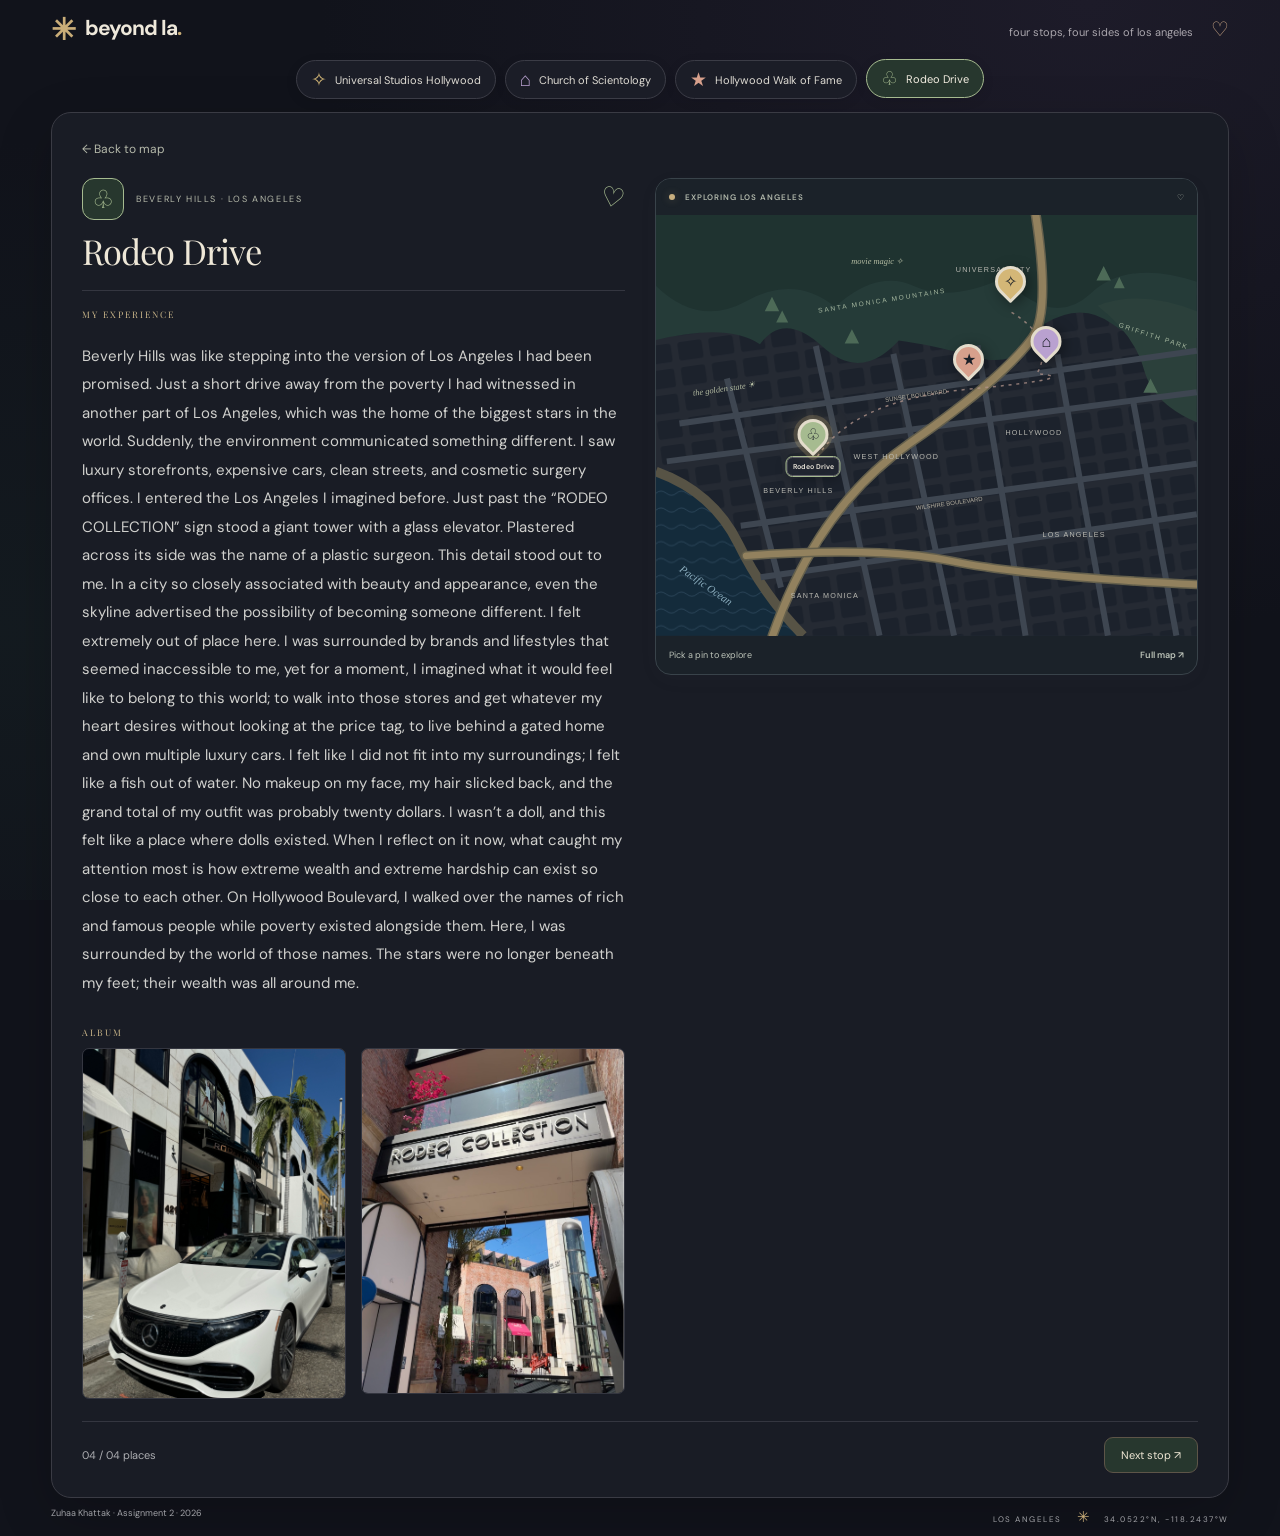
==== rodeo-drive.html @ 99b4400f "Create Beyond LA interactive travel website" ====
<!doctype html>
<html lang="en">
<head><meta charset="UTF-8"><meta name="viewport" content="width=device-width, initial-scale=1.0"><meta name="theme-color" content="#11131b"><title>Rodeo Drive</title><link rel="stylesheet" href="styles.css"><script defer src="script.js"></script></head>
<body data-location="rodeo-drive">
<header class="site-header"><a href="index.html" class="logo"><span class="logo-icon">✳</span>beyond la<span class="logo-dot">.</span></a><span class="header-note">four stops, four sides of los angeles<span>♡</span></span></header>
<main><nav id="location-list" class="location-nav" aria-label="Explore the four locations"></nav>
<article class="story-page"><a class="back-to-map" href="index.html">← Back to map</a>
<div class="story-columns"><div class="story-content"><header class="story-heading"><span class="story-icon" aria-hidden="true">♧</span><p class="detail-area">BEVERLY HILLS · LOS ANGELES</p><h1>Rodeo Drive</h1><span class="story-heart" aria-hidden="true">♡</span></header>
<div class="story-layout"><section aria-labelledby="story-label"><h2 id="story-label" class="section-label">MY EXPERIENCE</h2><div class="story-space" aria-label="Your story space"></div></section>
<section aria-labelledby="photos-label"><h2 id="photos-label" class="section-label">ALBUM</h2><div class="photo-grid"><div class="photo-placeholder"><span aria-hidden="true">▧</span>YOUR PHOTO HERE</div><div class="photo-placeholder"><span aria-hidden="true">▧</span>YOUR PHOTO HERE</div></div></section></div>
</div><aside class="story-map" aria-label="Explore the other locations"><div class="map-topline"><span><span class="live-dot"></span> EXPLORING LOS ANGELES</span><span>♡</span></div><div class="map mini-map"><svg id="map-art" viewBox="0 0 900 700" preserveAspectRatio="xMidYMid meet" role="img" aria-label="Illustrated map of Los Angeles showing Beverly Hills, Hollywood, Church of Scientology, and Universal City">
<defs><pattern id="blocks" width="52" height="42" patternUnits="userSpaceOnUse" patternTransform="rotate(-8)"><rect width="52" height="42" fill="#252a33"/><rect x="5" y="5" width="41" height="31" rx="5" fill="#1c222c"/></pattern><pattern id="water" width="34" height="28" patternUnits="userSpaceOnUse"><path d="M0 15 Q8 8 17 15 T34 15" stroke="#365367" fill="none"/></pattern></defs>
<rect width="900" height="700" fill="url(#blocks)"/>
<path d="M0 0H900V205Q811 221 760 182T647 181Q610 258 534 237T404 209Q341 278 277 219T173 215Q120 179 0 208Z" fill="#253b38"/>
<path d="M0 0H900V111Q785 73 723 131T578 105Q490 146 429 118T298 153Q231 99 151 143T0 118Z" fill="#1b2d2c" opacity=".6"/>
<path d="M735 151Q804 123 900 160V345Q828 315 812 257T735 151" fill="#2b403b"/>
<path d="M0 430Q90 465 131 549T237 700H0Z" fill="#142b3b"/><path d="M0 430Q90 465 131 549T237 700H0Z" fill="url(#water)"/><path d="M0 427Q95 461 137 547T245 700" fill="none" stroke="#575345" stroke-width="16"/>
<g fill="none" stroke="#3e4651" stroke-width="10"><path d="M39 347L900 226"/><path d="M18 410L900 295"/><path d="M141 517L900 414"/><path d="M174 603L900 498"/><path d="M118 272L208 620"/><path d="M266 218L372 700"/><path d="M395 231L496 700"/><path d="M535 217L615 700"/><path d="M668 232L752 700"/><path d="M794 309L866 700"/></g>
<g fill="none" stroke-linecap="round"><path d="M194 700Q269 486 422 380T626 205Q657 164 632 0" stroke="#65604c" stroke-width="17"/><path d="M194 700Q269 486 422 380T626 205Q657 164 632 0" stroke="#92815e" stroke-width="12"/><path d="M150 567Q371 551 492 576T900 615" stroke="#65604c" stroke-width="16"/><path d="M150 567Q371 551 492 576T900 615" stroke="#92815e" stroke-width="11"/></g>
<g fill="#a7b9a1" font-family="Arial,sans-serif" font-size="11" letter-spacing="3" text-anchor="middle"><text x="377" y="146" transform="rotate(-9 377 146)">SANTA MONICA MOUNTAINS</text><text x="827" y="205" transform="rotate(18 827 205)">GRIFFITH PARK</text></g>
<g fill="#b8b8b1" font-family="Arial,sans-serif" font-size="12" letter-spacing="2" text-anchor="middle"><text x="237" y="462">BEVERLY HILLS</text><text x="400" y="406">WEST HOLLYWOOD</text><text x="629" y="366">HOLLYWOOD</text><text x="562" y="95">UNIVERSAL CITY</text><text x="696" y="536">LOS ANGELES</text><text x="281" y="638">SANTA MONICA</text></g>
<g fill="#b4afa0" font-family="Arial,sans-serif" font-size="10"><text x="382" y="311" transform="rotate(-8 382 311)">SUNSET BOULEVARD</text><text x="433" y="491" transform="rotate(-8 433 491)">WILSHIRE BOULEVARD</text></g>
<path d="M262 413Q319 309 519 290T634 264Q666 206 590 161" fill="none" stroke="#b5968d" stroke-width="2.5" stroke-dasharray="5 8" opacity=".75"/>
<g fill="#4d6a57"><path d="M193 136l-12 24h24zM210 159l-10 20h20zM326 190l-12 24h24zM745 85l-12 24h24zM771 103l-9 19h18zM823 272l-12 24h24z"/></g>
<g fill="#8caebf" font-family="Georgia,serif" font-size="18" font-style="italic"><text x="38" y="592" transform="rotate(35 38 592)">Pacific Ocean</text></g><g fill="#b5bda3" font-family="Georgia,serif" font-style="italic" font-size="14"><text x="325" y="81">movie magic ✧</text><text x="62" y="301" transform="rotate(-8 62 301)">the golden state ☀</text></g>
</svg><div id="pins"></div></div><div class="mini-map-footer"><span>Pick a pin to explore</span><a href="index.html">Full map ↗</a></div></aside></div><nav class="story-pagination" aria-label="Story navigation"><span>04 / 04 places</span><a href="universal-studios.html">Next stop ↗</a></nav></article>
<footer><span>Zuhaa Khattak · Assignment 2 · 2026</span><span>LOS ANGELES <span class="footer-star">✳</span>34.0522°N, -118.2437°W</span></footer></main>
</body></html>
---- styles.css ----
@import url('https://fonts.googleapis.com/css2?family=DM+Sans:wght@400;500;600;700&family=Playfair+Display:ital,wght@0,400;0,500;0,600;1,400;1,500&display=swap');
:root{--paper:#fbf8f1;--ink:#343d36;--line:#e5e3d8}*{box-sizing:border-box}body{margin:0;background:var(--paper);color:var(--ink);font-family:'DM Sans',sans-serif}button,a{-webkit-tap-highlight-color:transparent}button{font:inherit;cursor:pointer;color:inherit}button:focus-visible,a:focus-visible{outline:3px solid #587661;outline-offset:5px}a{color:inherit;text-decoration:none}.site-header{height:91px;border-bottom:1px solid var(--line);display:flex;align-items:center;justify-content:space-between;padding:0 6%}.logo{font-weight:700;font-size:23px;letter-spacing:-1px}.logo-icon{color:#6f8968;font-size:36px;vertical-align:middle;margin-right:10px}.logo-dot{color:#ce947c}.header-note{font-size:12px;color:#85877d}.header-note span{margin-left:18px;font-size:20px}main{max-width:1400px;margin:auto;padding:0 6%}.intro{padding:48px 0 36px;position:relative}.eyebrow{font-size:10px;letter-spacing:2.5px;font-weight:600}.eyebrow span{display:inline-block;width:7px;height:7px;background:#859876;border-radius:50%;margin-right:9px}h1{font-family:'Playfair Display',Georgia,serif;font-weight:400;font-size:clamp(40px,4.5vw,62px);letter-spacing:-2px;margin:13px 0 15px;line-height:1.2}h1 em{color:#73896a;font-weight:400}.sparkle{display:inline-block;font-size:44px;color:#cfab6b;margin-left:24px;transform:translateY(-16px)}.intro p{font-size:13px;color:#898c82;line-height:1.9;margin:0}.postmark{position:absolute;right:27px;top:59px;border:1px dashed #babca9;border-radius:50%;width:108px;height:108px;display:flex;flex-direction:column;justify-content:center;align-items:center;transform:rotate(12deg);font-size:10px;line-height:1.6;letter-spacing:2px;color:#869177}.postmark span{font-size:29px;line-height:1.1}.explorer{border:1px solid #dedfd3;border-radius:16px;overflow:hidden;display:grid;grid-template-columns:minmax(0,1fr) 325px;background:#fffdf7;box-shadow:0 8px 28px #4d584808}.map-column{min-width:0;border-right:1px solid var(--line)}.map-topline{display:flex;justify-content:space-between;padding:19px 24px;font-size:10px;color:#95968c;letter-spacing:.3px}.map-topline>span:first-child{letter-spacing:1.6px;color:#68755f;font-weight:600}.live-dot{display:inline-block;width:6px;height:6px;background:#8eaa81;border-radius:50%;margin-right:7px}.map{position:relative;aspect-ratio:900/700;overflow:hidden;background:#eeeade}.map svg{display:block;width:100%;height:100%;transition:transform .35s}#pins{position:absolute;inset:0;transition:transform .35s;pointer-events:none}.pin{position:absolute;transform:translate(-50%,-100%);border:0;background:none;display:flex;align-items:center;flex-direction:column;padding:0;pointer-events:auto;isolation:isolate}.pin-icon{width:47px;height:47px;border:4px solid #fffdf7;border-radius:50% 50% 50% 5%;transform:rotate(-45deg);background:var(--color);display:grid;place-items:center;box-shadow:0 4px 7px #424a3920;transition:scale .2s}.pin-icon span{transform:rotate(45deg);font-size:23px;color:#fffdf7}.pin-label{font-size:10px;font-weight:600;white-space:nowrap;margin-top:9px;background:#fffdf7;padding:7px 10px;border-radius:6px;box-shadow:0 2px 8px #424a3915}.pin:hover .pin-icon,.pin[aria-pressed=true] .pin-icon{scale:1.16}.pin[aria-pressed=true] .pin-label{outline:2px solid var(--color)}.compass{position:absolute;top:24px;left:26px;font-size:9px;color:#8c9382;text-align:center}.compass span{display:block;font-size:27px}.map-controls{position:absolute;right:17px;bottom:53px;display:flex;flex-direction:column;background:#fffdf9;box-shadow:0 2px 8px #424a3912;border-radius:8px;overflow:hidden}.map-controls button{border:0;border-bottom:1px solid #ebe9df;background:transparent;width:34px;height:34px;font-size:21px}.map-controls button:hover{background:#e7ecdf}.map-controls button:disabled{opacity:.4;cursor:default}.map-footnote{position:absolute;left:16px;bottom:13px;font-size:9px;color:#7b8279}.map-caption{position:absolute;right:67px;bottom:17px;font:italic 14px 'Playfair Display',Georgia,serif;color:#82856c;transform:rotate(-4deg)}.map-caption span{font-size:21px;padding-left:8px}.map-bottom{padding:18px 21px;display:flex;justify-content:space-between;align-items:center;gap:8px}.map-bottom>span{font-size:8px;letter-spacing:1.4px;color:#92998b}.map-bottom i{display:inline-block;width:6px;height:6px;background:#aab696;border-radius:50%;margin-right:7px}.map-bottom button{border:0;background:none;font-size:10px}.map-bottom button span{margin-left:8px}.sidebar{padding:29px 25px}.side-eyebrow{font-size:9px;letter-spacing:1.8px;color:#93958b;display:flex;justify-content:space-between}.side-eyebrow span{font-size:9px;letter-spacing:1px}h2{font:400 34px/1.2 'Playfair Display',Georgia,serif;letter-spacing:-.8px;margin:20px 0 12px}h2>span{font-family:Georgia,serif;font-size:30px;color:#91a080;margin-left:18px}.side-description{color:#99998e;font-size:11px;line-height:1.9;margin-bottom:26px}.location-card{display:flex;align-items:center;gap:13px;width:100%;text-align:left;border:1px solid #e5e4da;border-radius:10px;background:transparent;padding:15px 12px;margin:10px 0;transition:background .2s,transform .2s}.location-card:hover{background:#f3f1e7;transform:translateX(3px)}.card-icon{display:grid;place-items:center;flex-shrink:0;width:36px;height:39px;background:var(--tint);color:var(--color);border-radius:8px;font-size:21px}.card-text{flex:1}.card-text strong{font-size:11px;font-weight:500;display:block}.card-text small{font-size:9px;color:#9b9d92;display:block;margin-top:6px;letter-spacing:.2px}.card-arrow{font-size:15px;color:#a7aa9b}.note{display:flex;justify-content:center;gap:13px;align-items:center;margin-top:31px;transform:rotate(-3deg)}.note>span{font-size:32px;color:#b3b28f}.note p{font-size:11px;color:#8e9383;line-height:1.8}.note em{font:italic 14px 'Playfair Display',Georgia,serif}footer{display:flex;justify-content:space-between;padding:26px 0 30px;color:#9a9d90;font-size:10px}footer>span:last-child{font-size:8px;letter-spacing:1.5px}.footer-star{color:#9baa8a;font-size:15px;margin:0 12px}.back{background:none;border:0;padding:0;font-size:10px;color:#7d8776;margin-bottom:24px}.detail-icon{width:48px;height:48px;background:var(--tint);color:var(--color);border-radius:13px;display:grid;place-items:center;font-size:29px}.detail-title{font-size:30px;margin-top:15px}.detail-area{font-size:9px;letter-spacing:1.6px;color:#929889}.section-label{font-size:9px;letter-spacing:2px;color:#8b917f;margin:27px 0 12px}.story-space{min-height:104px;border-top:1px solid var(--line);border-bottom:1px solid var(--line);padding:12px 0;font-size:13px;line-height:1.8;white-space:pre-wrap}.photo-grid{display:grid;grid-template-columns:1fr 1fr;gap:10px}.photo-placeholder{height:112px;border:1px dashed #cbd0bf;background:#f3f2e9;border-radius:7px;display:flex;flex-direction:column;align-items:center;justify-content:center;color:#a3aa98;gap:10px;font-size:9px}.photo-placeholder span{font-size:22px}.photo-grid img{width:100%;height:112px;object-fit:cover;border-radius:7px}.detail-bottom{display:flex;justify-content:space-between;margin-top:23px;align-items:center;font-size:10px;color:#8d9684}.detail-bottom button{border:1px solid var(--line);border-radius:6px;background:none;padding:8px 12px;font-size:10px}[hidden]{display:none!important}@media(min-width:1400px){.map{max-height:585px}}@media(max-width:1050px){main{padding:0 4%}.explorer{grid-template-columns:minmax(0,1fr) 280px}.sidebar{padding:24px 19px}.map{min-height:470px}.pin-label{font-size:8px}.map-bottom>span{letter-spacing:.3px;font-size:7px}.map-caption{font-size:11px}.map-topline{padding:17px 14px;font-size:8px}}@media(max-width:720px){.site-header{height:75px;padding:0 5%}.logo{font-size:21px}.header-note{display:none}main{padding:0 5%}.intro{padding:35px 0 29px}h1{font-size:39px;letter-spacing:-1.4px}.sparkle{font-size:27px;margin-left:9px}.intro p{font-size:11px}.postmark{display:none}.explorer{display:flex;flex-direction:column}.map-column{border-right:0;border-bottom:1px solid var(--line)}.map{min-height:0;aspect-ratio:1.15}.pin-icon{width:37px;height:37px;border-width:3px}.pin-icon span{font-size:18px}.pin-label{font-size:7px;padding:6px;margin-top:6px}.map-caption{display:none}.map-controls{right:9px;bottom:31px}.map-controls button{width:30px;height:30px}.compass{left:13px;top:12px}.map-footnote{font-size:7px}.sidebar{padding:25px}.side-description{margin-bottom:18px}.location-card{padding:14px}.card-text strong{font-size:12px}.note{margin-top:20px}.photo-placeholder,.photo-grid img{height:145px}footer{font-size:8px;gap:20px;line-height:1.7}footer>span:last-child{font-size:7px;letter-spacing:.5px}.footer-star{margin:0 5px}}@media(prefers-reduced-motion:reduce){*{transition:none!important;scroll-behavior:auto!important}}

/* A tall map with a small, softly framed border around the page. */
:root{--page-width:1280px;--page-gutter:clamp(18px,4vw,64px)}
.site-header{height:58px;max-width:var(--page-width);margin:auto;padding:0 var(--page-gutter);border-bottom:0}
.logo{font-size:21px}.logo-icon{font-size:30px}.header-note{font-size:11px}.header-note span{color:#c88c79}
main{max-width:var(--page-width);padding:0 var(--page-gutter)}
.explorer{grid-template-columns:minmax(0,1fr) 280px;height:calc(100dvh - 94px);min-height:570px;border-radius:20px;box-shadow:0 8px 32px #65715c0c}
.map-column{display:flex;flex-direction:column;min-height:0}
.map-topline{padding:12px 17px;flex-shrink:0;background:#f7f7ed}
.map{flex:1;width:100%;min-width:0;min-height:0;max-height:none;aspect-ratio:auto}
.map svg{position:absolute;inset:0;width:100%;height:100%}
.map-bottom{padding:11px 17px;flex-shrink:0;background:#f7f7ed}
.sidebar{padding:25px 20px;min-height:0;overflow-y:auto;background:linear-gradient(160deg,#fffdf7,#f9f6ee)}
.sidebar h2{font-size:30px}
.side-description{margin-bottom:20px}
.location-card{padding:13px 10px;gap:10px;background:#fffef9;border-radius:13px}
.note{margin-top:26px}
.pin-label{border:1px solid #ffffffb0}
footer{padding:9px 0;font-size:9px}
@media(max-width:1050px) and (min-width:721px){
  :root{--page-gutter:26px}
  .explorer{grid-template-columns:minmax(0,1fr) 250px}
  .sidebar{padding:22px 15px}
}
@media(max-width:720px){
  :root{--page-gutter:14px}
  .site-header{height:54px}
  .logo{font-size:20px}
  .explorer{height:auto;min-height:0;border-radius:16px}
  .map-column{flex:none}
  .map{flex:none;height:clamp(430px,76dvh,760px);min-height:0;aspect-ratio:auto}
  .map-topline,.map-bottom{padding:11px 12px}
  .sidebar{overflow:visible;padding:22px}
  footer{padding:10px 0}
}

/* Location links sit above the map; stories have their own pages. */
.location-nav{display:flex;justify-content:center;flex-wrap:wrap;gap:9px;padding:2px 0 13px}
.location-link{display:flex;align-items:center;gap:8px;padding:9px 14px;border:1px solid #e6e3d8;border-radius:24px;background:#fffdf7;font-size:11px;transition:background .2s,transform .2s}
.location-link>span{color:var(--color);font-size:19px;line-height:1}
.location-link:hover,.location-link[aria-current=page]{background:var(--tint);border-color:var(--color);transform:translateY(-1px)}
.explorer{grid-template-columns:minmax(0,1fr);height:calc(100dvh - 143px)}
.map-column{border-right:0}
.story-page{border:1px solid var(--line);border-radius:20px;background:#fffdf7;padding:30px clamp(22px,4vw,55px);min-height:calc(100dvh - 145px)}
.back-to-map{font-size:12px;color:#75816c}
.story-heading{position:relative;padding:28px 0 25px;border-bottom:1px solid var(--line)}
.story-icon{display:grid;place-items:center;width:58px;height:58px;border-radius:17px;background:var(--tint);color:var(--color);font-size:32px;margin-bottom:20px}
.story-heading h1{font-size:clamp(32px,4vw,50px);margin:12px 50px 0 0;letter-spacing:-1.5px}
.story-heart{position:absolute;right:10px;top:35px;font-size:49px;color:var(--color);transform:rotate(12deg)}
.story-layout{display:grid;grid-template-columns:1fr 1fr;gap:40px;padding:8px 0 30px}
.story-page .story-space{min-height:220px;border:0;font-size:15px}
.story-page .photo-placeholder,.story-page .photo-grid img{height:220px}
.story-page .photo-grid{gap:15px}
.story-pagination{display:flex;align-items:center;justify-content:space-between;border-top:1px solid var(--line);padding-top:20px;color:#88907e;font-size:11px}
.story-pagination a{padding:10px 16px;border:1px solid var(--line);border-radius:9px;background:var(--tint)}
@media(max-width:720px){
  .location-nav{display:grid;grid-template-columns:1fr 1fr;gap:7px;padding-bottom:12px}
  .location-link{font-size:9px;padding:9px;gap:6px}
  .location-link>span{font-size:17px}
  .explorer{height:auto}
  .map{height:clamp(420px,72dvh,760px)}
  .story-page{padding:24px 20px}
  .story-layout{grid-template-columns:1fr;gap:0}
  .story-page .story-space{min-height:160px}
  .story-page .photo-placeholder,.story-page .photo-grid img{height:170px}
}

/* Keep the illustration and percentage-positioned pins on the same 900 × 700 canvas. */
.explorer{height:auto;min-height:0}
.map{flex:none;aspect-ratio:9 / 7;height:auto;min-height:0;max-height:none}

/* A proportionate, clickable map beside every location story. */
.story-columns{display:grid;grid-template-columns:minmax(0,1fr) minmax(0,1fr);gap:30px;align-items:start;margin-top:20px}
.story-content{min-width:0}
.story-columns .story-heading h1{font-size:clamp(27px,2.7vw,36px);line-height:1.15;margin:0;grid-column:1 / -1;letter-spacing:-1px}
.story-columns .story-heart{top:2px;right:0;font-size:27px}
.story-columns .story-layout{grid-template-columns:1fr;gap:0}
.story-columns .story-space{min-height:90px}
.story-columns .photo-placeholder,.story-columns .photo-grid img{height:145px}
.story-map{position:sticky;top:24px;margin-top:0;border:1px solid #dfe3d2;border-radius:16px;overflow:hidden;background:#f7f7ed;box-shadow:0 5px 20px #65715c0a}
.story-map .map-topline{font-size:8px;padding:13px}
.story-map .map-topline>span:first-child{letter-spacing:1px}
.story-map .mini-map{height:auto;min-height:0;max-height:none;aspect-ratio:9 / 7;width:100%}
.mini-map .pin-icon{width:31px;height:31px;border-width:3px}
.mini-map .pin-icon span{font-size:16px}
.mini-map .pin-label{font-size:7px;padding:4px 5px;margin-top:7px;visibility:hidden}
.mini-map .pin:hover,.mini-map .pin:focus-visible{z-index:3}
.mini-map .pin:hover .pin-label,.mini-map .pin:focus-visible .pin-label,.mini-map .pin[aria-current=page] .pin-label{visibility:visible}
.mini-map .pin[aria-current=page]{z-index:2}
.mini-map .pin[aria-current=page] .pin-icon{box-shadow:0 0 0 4px #ffffff90,0 4px 8px #424a3920}
.mini-map .pin[aria-current=page] .pin-label{outline:1px solid var(--color)}
.mini-map-footer{display:flex;justify-content:space-between;padding:13px;font-size:9px;color:#818b75}
.mini-map-footer a{font-weight:600}
@media(max-width:850px){.story-columns{grid-template-columns:minmax(0,1fr) minmax(260px,42%);gap:20px}.story-page{padding:24px}.story-columns .photo-grid{gap:8px}}
@media(max-width:720px){.story-columns{grid-template-columns:1fr}.story-map{position:static;margin:0 0 25px}.story-columns .photo-placeholder,.story-columns .photo-grid img{height:145px}}

/* Compact story composition keeps the content and map visually balanced. */
body[data-location] .story-page{min-height:0;padding:24px 30px}
.story-columns .story-heading{display:grid;grid-template-columns:42px 1fr;align-items:center;gap:12px;padding:0 0 18px}
.story-columns .story-icon{width:42px;height:42px;font-size:25px;border-radius:12px;margin:0}
.story-columns .story-heading .detail-area{margin:0;padding-right:32px;line-height:1.6}
.story-columns .section-label{margin:18px 0 10px}
.story-columns .story-layout{padding:0 0 22px}
body[data-location] .story-pagination{padding-top:15px}
@media(max-width:850px) and (min-width:721px){
  .story-columns{grid-template-columns:minmax(0,1fr) minmax(0,1fr);gap:20px}
  body[data-location] .story-page{padding:22px}
  .story-columns .story-heading h1{font-size:28px}
}
@media(max-width:720px){
  body[data-location] .story-page{padding:22px 18px}
  .story-columns{margin-top:18px;gap:8px}
  .story-columns .story-heading h1{font-size:30px}
  .story-map{margin-bottom:20px}
}

/* Midnight palette: quiet gold, smoky violet, and a city after dark. */
:root{color-scheme:dark;--paper:#11131b;--ink:#e8e3d8;--line:#343640}
body{background:radial-gradient(ellipse at 85% 0%,#29233780,transparent 50%),radial-gradient(ellipse at 0% 70%,#1d333040,transparent 55%),var(--paper);background-attachment:fixed}
::selection{background:#6a586f;color:#fff8e8}
.logo{color:#eee8da}.logo-icon,.logo-dot{color:#c9ad78}
.header-note{color:#aaa6ad}.header-note span{color:#c4a181}
.location-link{background:#1b1d27;border-color:#3b3c46;color:#dedbd3;box-shadow:0 3px 12px #00000018}
.location-link:hover,.location-link[aria-current=page]{background:var(--tint);border-color:var(--color);color:#f4eee2}
.explorer,.story-page{background:#191c25;border-color:#3a3b44;box-shadow:0 18px 55px #00000030}
.map-topline,.map-bottom,.story-map{background:#1b2229;border-color:#39434a}
.map-topline,.map-topline>span:first-child,.map-bottom>span{color:#b1b8ab}
.live-dot,.map-bottom i{background:#c7ae7f;box-shadow:0 0 9px #c7ae7f50}
.map{background:#202831}
.map-bottom button,.mini-map-footer{color:#bdc4b9}
.pin-icon{border-color:#e3dccb;box-shadow:0 4px 14px #00000065}
.pin-icon span{color:#1b2028}
.pin-label{color:#eee9dd;background:#202530;border:1px solid #61606a;box-shadow:0 4px 12px #00000040}
.mini-map .pin[aria-current=page] .pin-icon{box-shadow:0 0 0 4px #d4b77735,0 0 22px #d4b77740}
.compass,.map-footnote,.map-caption{color:#b9c1b3}
.map-controls{background:#202530;border:1px solid #515461;box-shadow:0 4px 16px #00000040}
.map-controls button{color:#e3d3b3;border-color:#3c424c}
.map-controls button:hover{background:#353644}
.story-heading h1{color:#eee7d7}
.back-to-map,.detail-area{color:#b5b9aa}
.section-label{color:#c9b589}
.story-space{color:#d0d0cd;line-height:1.9}
.story-icon{border:1px solid var(--color)}
.photo-placeholder{background:#20232e;border-color:#535363;color:#b6b1bb}
.story-pagination{color:#adaeb2}
.story-pagination a{border-color:#5d5548;color:#eee6d4}
.story-pagination a:hover{border-color:var(--color)}
footer{color:#a1a2a7}.footer-star{color:#c9ad78}
button:focus-visible,a:focus-visible{outline-color:#ddc28a}

/* Show the full portrait photos in the Walk of Fame album. */
body[data-location="walk-of-fame"] .photo-grid{align-items:start}
body[data-location="walk-of-fame"] .photo-grid img{display:block;width:100%;height:auto;object-fit:contain;border:1px solid var(--line)}

/* Preserve the full Scientology album photographs. */
body[data-location="scientology"] .photo-grid{align-items:start}
body[data-location="scientology"] .photo-grid img{display:block;width:100%;height:auto;object-fit:contain;border:1px solid var(--line)}

/* Preserve the complete Universal Studios photos without stretching or cropping. */
body[data-location="universal-studios"] .photo-grid{align-items:start}
body[data-location="universal-studios"] .photo-grid img{display:block;width:100%;height:auto;object-fit:contain;border:1px solid var(--line)}

/* Preserve the complete Rodeo Drive photographs. */
body[data-location="rodeo-drive"] .photo-grid{align-items:start}
body[data-location="rodeo-drive"] .photo-grid img{display:block;width:100%;height:auto;object-fit:contain;border:1px solid var(--line)}
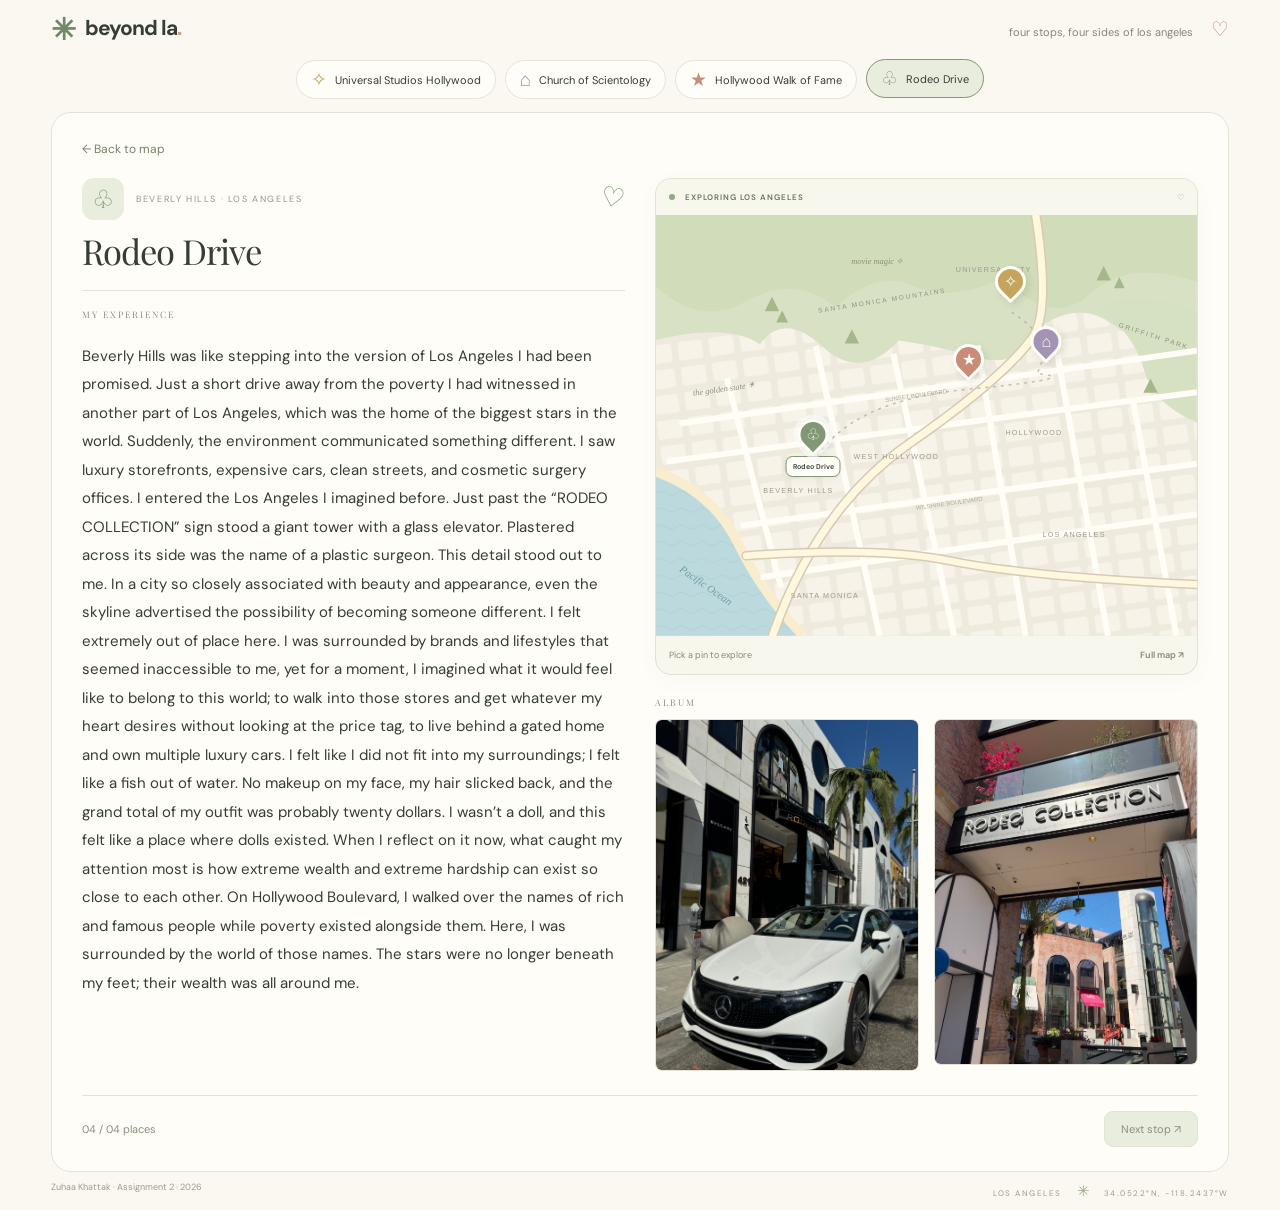
==== commit 2b523501: "Restore light theme and place albums beneath story maps" ====
--- a/rodeo-drive.html
+++ b/rodeo-drive.html
@@ -1,28 +1,28 @@
 <!doctype html>
 <html lang="en">
-<head><meta charset="UTF-8"><meta name="viewport" content="width=device-width, initial-scale=1.0"><meta name="theme-color" content="#11131b"><title>Rodeo Drive</title><link rel="stylesheet" href="styles.css"><script defer src="script.js"></script></head>
+<head><meta charset="UTF-8"><meta name="viewport" content="width=device-width, initial-scale=1.0"><meta name="theme-color" content="#fbf8f1"><title>Rodeo Drive</title><link rel="stylesheet" href="styles.css"><script defer src="script.js"></script></head>
 <body data-location="rodeo-drive">
 <header class="site-header"><a href="index.html" class="logo"><span class="logo-icon">✳</span>beyond la<span class="logo-dot">.</span></a><span class="header-note">four stops, four sides of los angeles<span>♡</span></span></header>
 <main><nav id="location-list" class="location-nav" aria-label="Explore the four locations"></nav>
 <article class="story-page"><a class="back-to-map" href="index.html">← Back to map</a>
 <div class="story-columns"><div class="story-content"><header class="story-heading"><span class="story-icon" aria-hidden="true">♧</span><p class="detail-area">BEVERLY HILLS · LOS ANGELES</p><h1>Rodeo Drive</h1><span class="story-heart" aria-hidden="true">♡</span></header>
 <div class="story-layout"><section aria-labelledby="story-label"><h2 id="story-label" class="section-label">MY EXPERIENCE</h2><div class="story-space" aria-label="Your story space"></div></section>
-<section aria-labelledby="photos-label"><h2 id="photos-label" class="section-label">ALBUM</h2><div class="photo-grid"><div class="photo-placeholder"><span aria-hidden="true">▧</span>YOUR PHOTO HERE</div><div class="photo-placeholder"><span aria-hidden="true">▧</span>YOUR PHOTO HERE</div></div></section></div>
-</div><aside class="story-map" aria-label="Explore the other locations"><div class="map-topline"><span><span class="live-dot"></span> EXPLORING LOS ANGELES</span><span>♡</span></div><div class="map mini-map"><svg id="map-art" viewBox="0 0 900 700" preserveAspectRatio="xMidYMid meet" role="img" aria-label="Illustrated map of Los Angeles showing Beverly Hills, Hollywood, Church of Scientology, and Universal City">
-<defs><pattern id="blocks" width="52" height="42" patternUnits="userSpaceOnUse" patternTransform="rotate(-8)"><rect width="52" height="42" fill="#252a33"/><rect x="5" y="5" width="41" height="31" rx="5" fill="#1c222c"/></pattern><pattern id="water" width="34" height="28" patternUnits="userSpaceOnUse"><path d="M0 15 Q8 8 17 15 T34 15" stroke="#365367" fill="none"/></pattern></defs>
+</div>
+</div><div class="story-media"><aside class="story-map" aria-label="Explore the other locations"><div class="map-topline"><span><span class="live-dot"></span> EXPLORING LOS ANGELES</span><span>♡</span></div><div class="map mini-map"><svg id="map-art" viewBox="0 0 900 700" preserveAspectRatio="xMidYMid meet" role="img" aria-label="Illustrated map of Los Angeles showing Beverly Hills, Hollywood, Church of Scientology, and Universal City">
+<defs><pattern id="blocks" width="52" height="42" patternUnits="userSpaceOnUse" patternTransform="rotate(-8)"><rect width="52" height="42" fill="#eeeade"/><rect x="5" y="5" width="41" height="31" rx="5" fill="#f7f3e9"/></pattern><pattern id="water" width="34" height="28" patternUnits="userSpaceOnUse"><path d="M0 15 Q8 8 17 15 T34 15" stroke="#a6cbcf" fill="none"/></pattern></defs>
 <rect width="900" height="700" fill="url(#blocks)"/>
-<path d="M0 0H900V205Q811 221 760 182T647 181Q610 258 534 237T404 209Q341 278 277 219T173 215Q120 179 0 208Z" fill="#253b38"/>
-<path d="M0 0H900V111Q785 73 723 131T578 105Q490 146 429 118T298 153Q231 99 151 143T0 118Z" fill="#1b2d2c" opacity=".6"/>
-<path d="M735 151Q804 123 900 160V345Q828 315 812 257T735 151" fill="#2b403b"/>
-<path d="M0 430Q90 465 131 549T237 700H0Z" fill="#142b3b"/><path d="M0 430Q90 465 131 549T237 700H0Z" fill="url(#water)"/><path d="M0 427Q95 461 137 547T245 700" fill="none" stroke="#575345" stroke-width="16"/>
-<g fill="none" stroke="#3e4651" stroke-width="10"><path d="M39 347L900 226"/><path d="M18 410L900 295"/><path d="M141 517L900 414"/><path d="M174 603L900 498"/><path d="M118 272L208 620"/><path d="M266 218L372 700"/><path d="M395 231L496 700"/><path d="M535 217L615 700"/><path d="M668 232L752 700"/><path d="M794 309L866 700"/></g>
-<g fill="none" stroke-linecap="round"><path d="M194 700Q269 486 422 380T626 205Q657 164 632 0" stroke="#65604c" stroke-width="17"/><path d="M194 700Q269 486 422 380T626 205Q657 164 632 0" stroke="#92815e" stroke-width="12"/><path d="M150 567Q371 551 492 576T900 615" stroke="#65604c" stroke-width="16"/><path d="M150 567Q371 551 492 576T900 615" stroke="#92815e" stroke-width="11"/></g>
-<g fill="#a7b9a1" font-family="Arial,sans-serif" font-size="11" letter-spacing="3" text-anchor="middle"><text x="377" y="146" transform="rotate(-9 377 146)">SANTA MONICA MOUNTAINS</text><text x="827" y="205" transform="rotate(18 827 205)">GRIFFITH PARK</text></g>
-<g fill="#b8b8b1" font-family="Arial,sans-serif" font-size="12" letter-spacing="2" text-anchor="middle"><text x="237" y="462">BEVERLY HILLS</text><text x="400" y="406">WEST HOLLYWOOD</text><text x="629" y="366">HOLLYWOOD</text><text x="562" y="95">UNIVERSAL CITY</text><text x="696" y="536">LOS ANGELES</text><text x="281" y="638">SANTA MONICA</text></g>
-<g fill="#b4afa0" font-family="Arial,sans-serif" font-size="10"><text x="382" y="311" transform="rotate(-8 382 311)">SUNSET BOULEVARD</text><text x="433" y="491" transform="rotate(-8 433 491)">WILSHIRE BOULEVARD</text></g>
-<path d="M262 413Q319 309 519 290T634 264Q666 206 590 161" fill="none" stroke="#b5968d" stroke-width="2.5" stroke-dasharray="5 8" opacity=".75"/>
-<g fill="#4d6a57"><path d="M193 136l-12 24h24zM210 159l-10 20h20zM326 190l-12 24h24zM745 85l-12 24h24zM771 103l-9 19h18zM823 272l-12 24h24z"/></g>
-<g fill="#8caebf" font-family="Georgia,serif" font-size="18" font-style="italic"><text x="38" y="592" transform="rotate(35 38 592)">Pacific Ocean</text></g><g fill="#b5bda3" font-family="Georgia,serif" font-style="italic" font-size="14"><text x="325" y="81">movie magic ✧</text><text x="62" y="301" transform="rotate(-8 62 301)">the golden state ☀</text></g>
-</svg><div id="pins"></div></div><div class="mini-map-footer"><span>Pick a pin to explore</span><a href="index.html">Full map ↗</a></div></aside></div><nav class="story-pagination" aria-label="Story navigation"><span>04 / 04 places</span><a href="universal-studios.html">Next stop ↗</a></nav></article>
+<path d="M0 0H900V205Q811 221 760 182T647 181Q610 258 534 237T404 209Q341 278 277 219T173 215Q120 179 0 208Z" fill="#d8e1c4"/>
+<path d="M0 0H900V111Q785 73 723 131T578 105Q490 146 429 118T298 153Q231 99 151 143T0 118Z" fill="#cbd9b5" opacity=".6"/>
+<path d="M735 151Q804 123 900 160V345Q828 315 812 257T735 151" fill="#d6e0c3"/>
+<path d="M0 430Q90 465 131 549T237 700H0Z" fill="#bcdadd"/><path d="M0 430Q90 465 131 549T237 700H0Z" fill="url(#water)"/><path d="M0 427Q95 461 137 547T245 700" fill="none" stroke="#f9edcf" stroke-width="16"/>
+<g fill="none" stroke="#fffdf6" stroke-width="10"><path d="M39 347L900 226"/><path d="M18 410L900 295"/><path d="M141 517L900 414"/><path d="M174 603L900 498"/><path d="M118 272L208 620"/><path d="M266 218L372 700"/><path d="M395 231L496 700"/><path d="M535 217L615 700"/><path d="M668 232L752 700"/><path d="M794 309L866 700"/></g>
+<g fill="none" stroke-linecap="round"><path d="M194 700Q269 486 422 380T626 205Q657 164 632 0" stroke="#d6cbb4" stroke-width="17"/><path d="M194 700Q269 486 422 380T626 205Q657 164 632 0" stroke="#fff7de" stroke-width="12"/><path d="M150 567Q371 551 492 576T900 615" stroke="#d6cbb4" stroke-width="16"/><path d="M150 567Q371 551 492 576T900 615" stroke="#fff7de" stroke-width="11"/></g>
+<g fill="#8a927b" font-family="Arial,sans-serif" font-size="11" letter-spacing="3" text-anchor="middle"><text x="377" y="146" transform="rotate(-9 377 146)">SANTA MONICA MOUNTAINS</text><text x="827" y="205" transform="rotate(18 827 205)">GRIFFITH PARK</text></g>
+<g fill="#9d9a90" font-family="Arial,sans-serif" font-size="12" letter-spacing="2" text-anchor="middle"><text x="237" y="462">BEVERLY HILLS</text><text x="400" y="406">WEST HOLLYWOOD</text><text x="629" y="366">HOLLYWOOD</text><text x="562" y="95">UNIVERSAL CITY</text><text x="696" y="536">LOS ANGELES</text><text x="281" y="638">SANTA MONICA</text></g>
+<g fill="#b0a99a" font-family="Arial,sans-serif" font-size="10"><text x="382" y="311" transform="rotate(-8 382 311)">SUNSET BOULEVARD</text><text x="433" y="491" transform="rotate(-8 433 491)">WILSHIRE BOULEVARD</text></g>
+<path d="M262 413Q319 309 519 290T634 264Q666 206 590 161" fill="none" stroke="#bca7a5" stroke-width="2.5" stroke-dasharray="5 8" opacity=".75"/>
+<g fill="#a5b88b"><path d="M193 136l-12 24h24zM210 159l-10 20h20zM326 190l-12 24h24zM745 85l-12 24h24zM771 103l-9 19h18zM823 272l-12 24h24z"/></g>
+<g fill="#729da3" font-family="Georgia,serif" font-size="18" font-style="italic"><text x="38" y="592" transform="rotate(35 38 592)">Pacific Ocean</text></g><g fill="#898f78" font-family="Georgia,serif" font-style="italic" font-size="14"><text x="325" y="81">movie magic ✧</text><text x="62" y="301" transform="rotate(-8 62 301)">the golden state ☀</text></g>
+</svg><div id="pins"></div></div><div class="mini-map-footer"><span>Pick a pin to explore</span><a href="index.html">Full map ↗</a></div></aside><section aria-labelledby="photos-label"><h2 id="photos-label" class="section-label">ALBUM</h2><div class="photo-grid"><div class="photo-placeholder"><span aria-hidden="true">▧</span>YOUR PHOTO HERE</div><div class="photo-placeholder"><span aria-hidden="true">▧</span>YOUR PHOTO HERE</div></div></section></div></div><nav class="story-pagination" aria-label="Story navigation"><span>04 / 04 places</span><a href="universal-studios.html">Next stop ↗</a></nav></article>
 <footer><span>Zuhaa Khattak · Assignment 2 · 2026</span><span>LOS ANGELES <span class="footer-star">✳</span>34.0522°N, -118.2437°W</span></footer></main>
 </body></html>
--- a/styles.css
+++ b/styles.css
@@ -116,40 +116,6 @@
   .story-map{margin-bottom:20px}
 }
 
-/* Midnight palette: quiet gold, smoky violet, and a city after dark. */
-:root{color-scheme:dark;--paper:#11131b;--ink:#e8e3d8;--line:#343640}
-body{background:radial-gradient(ellipse at 85% 0%,#29233780,transparent 50%),radial-gradient(ellipse at 0% 70%,#1d333040,transparent 55%),var(--paper);background-attachment:fixed}
-::selection{background:#6a586f;color:#fff8e8}
-.logo{color:#eee8da}.logo-icon,.logo-dot{color:#c9ad78}
-.header-note{color:#aaa6ad}.header-note span{color:#c4a181}
-.location-link{background:#1b1d27;border-color:#3b3c46;color:#dedbd3;box-shadow:0 3px 12px #00000018}
-.location-link:hover,.location-link[aria-current=page]{background:var(--tint);border-color:var(--color);color:#f4eee2}
-.explorer,.story-page{background:#191c25;border-color:#3a3b44;box-shadow:0 18px 55px #00000030}
-.map-topline,.map-bottom,.story-map{background:#1b2229;border-color:#39434a}
-.map-topline,.map-topline>span:first-child,.map-bottom>span{color:#b1b8ab}
-.live-dot,.map-bottom i{background:#c7ae7f;box-shadow:0 0 9px #c7ae7f50}
-.map{background:#202831}
-.map-bottom button,.mini-map-footer{color:#bdc4b9}
-.pin-icon{border-color:#e3dccb;box-shadow:0 4px 14px #00000065}
-.pin-icon span{color:#1b2028}
-.pin-label{color:#eee9dd;background:#202530;border:1px solid #61606a;box-shadow:0 4px 12px #00000040}
-.mini-map .pin[aria-current=page] .pin-icon{box-shadow:0 0 0 4px #d4b77735,0 0 22px #d4b77740}
-.compass,.map-footnote,.map-caption{color:#b9c1b3}
-.map-controls{background:#202530;border:1px solid #515461;box-shadow:0 4px 16px #00000040}
-.map-controls button{color:#e3d3b3;border-color:#3c424c}
-.map-controls button:hover{background:#353644}
-.story-heading h1{color:#eee7d7}
-.back-to-map,.detail-area{color:#b5b9aa}
-.section-label{color:#c9b589}
-.story-space{color:#d0d0cd;line-height:1.9}
-.story-icon{border:1px solid var(--color)}
-.photo-placeholder{background:#20232e;border-color:#535363;color:#b6b1bb}
-.story-pagination{color:#adaeb2}
-.story-pagination a{border-color:#5d5548;color:#eee6d4}
-.story-pagination a:hover{border-color:var(--color)}
-footer{color:#a1a2a7}.footer-star{color:#c9ad78}
-button:focus-visible,a:focus-visible{outline-color:#ddc28a}
-
 /* Show the full portrait photos in the Walk of Fame album. */
 body[data-location="walk-of-fame"] .photo-grid{align-items:start}
 body[data-location="walk-of-fame"] .photo-grid img{display:block;width:100%;height:auto;object-fit:contain;border:1px solid var(--line)}
@@ -165,3 +131,11 @@
 /* Preserve the complete Rodeo Drive photographs. */
 body[data-location="rodeo-drive"] .photo-grid{align-items:start}
 body[data-location="rodeo-drive"] .photo-grid img{display:block;width:100%;height:auto;object-fit:contain;border:1px solid var(--line)}
+
+/* Keep each album directly beneath its map. */
+:root{color-scheme:light}
+.story-media{min-width:0;padding-bottom:24px}
+.story-media .story-map{position:static;margin:0}
+.story-media .section-label{margin:22px 0 12px}
+.story-space{line-height:1.9}
+@media(max-width:720px){.story-media{padding-bottom:20px}}
